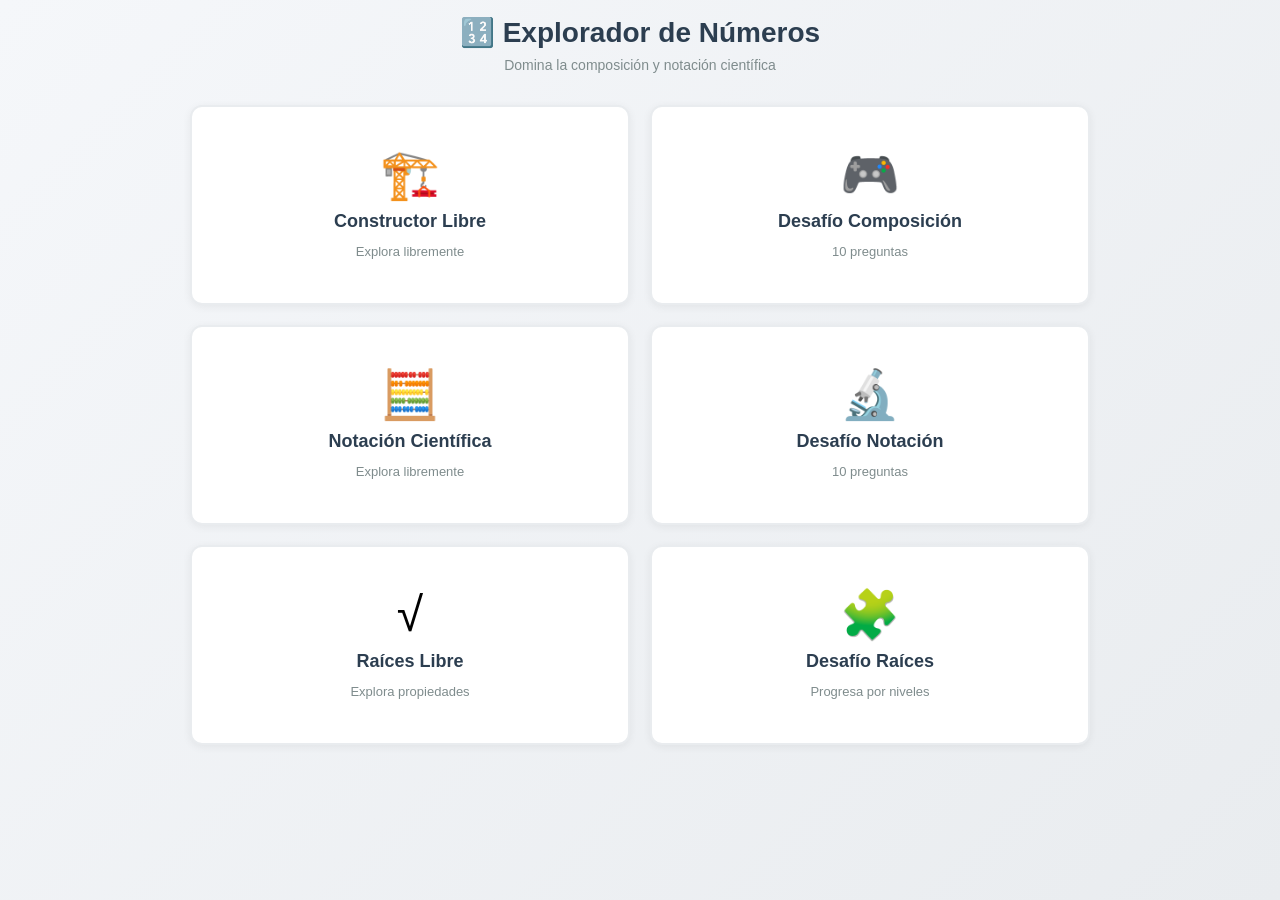
==== index.html @ 0498eb2d "Improve mathematical expression rendering" ====
<!DOCTYPE html>
<html lang="es">
<head>
    <meta charset="UTF-8">
    <meta name="viewport" content="width=device-width, initial-scale=1.0">
    <title>Constructor de Números - Aprender a Componer</title>
    <link rel="stylesheet" href="./css/style.css">
</head>
<body>
    <div class="container">
        <header>
            <h1>🔢 Explorador de Números</h1>
            <p class="subtitle">Domina la composición y notación científica</p>
        </header>

        <!-- MENÚ PRINCIPAL -->
        <div id="mainMenu" class="main-menu active">
            <div class="menu-grid">
                <button class="menu-card" onclick="enterMode('compositionFree')">
                    <div class="menu-icon">🏗️</div>
                    <div class="menu-title">Constructor Libre</div>
                    <div class="menu-description">Explora libremente</div>
                </button>

                <button class="menu-card" onclick="enterMode('compositionGame')">
                    <div class="menu-icon">🎮</div>
                    <div class="menu-title">Desafío Composición</div>
                    <div class="menu-description">10 preguntas</div>
                </button>

                <button class="menu-card" onclick="enterMode('notationFree')">
                    <div class="menu-icon">🧮</div>
                    <div class="menu-title">Notación Científica</div>
                    <div class="menu-description">Explora libremente</div>
                </button>

                <button class="menu-card" onclick="enterMode('notationGame')">
                    <div class="menu-icon">🔬</div>
                    <div class="menu-title">Desafío Notación</div>
                    <div class="menu-description">10 preguntas</div>
                </button>

                <button class="menu-card" onclick="enterMode('rootsFree')">
                    <div class="menu-icon">√</div>
                    <div class="menu-title">Raíces Libre</div>
                    <div class="menu-description">Explora propiedades</div>
                </button>

                <button class="menu-card" onclick="enterMode('rootsGame')">
                    <div class="menu-icon">🧩</div>
                    <div class="menu-title">Desafío Raíces</div>
                    <div class="menu-description">Progresa por niveles</div>
                </button>
            </div>
        </div>

        <!-- MODO COMPOSICIÓN: Construir Libremente -->
        <div id="modoFree" class="mode-content">
        <!-- Selector de dinero -->
        <div class="section">
            <div class="section-title">📝 Elige cuántos billetes/monedas tienes</div>
            <div class="money-grid" id="moneyGrid"></div>
        </div>

        <!-- Visualización de columnas -->
        <div class="section columns-section" id="columnsSection">
            <div class="section-title">📊 Tu dinero apilado por columnas</div>
            <div class="columns-grid" id="columnsGrid"></div>
        </div>

        <!-- Total -->
        <div class="section">
            <div class="total-display" id="totalDisplay">
                <div class="total-label">Total de dinero</div>
                <div class="total-amount" id="totalAmount">$0</div>
                <div class="digit-breakdown" id="digitBreakdown"></div>
                <div class="zero-info" id="zeroInfo" style="display: none;">
                    <strong>ℹ️ Números en naranja = CEROS</strong>
                    Los lugares donde no hay dinero, ¡pero el lugar debe estar escrito!
                </div>
            </div>
        </div>

        <!-- Expresión matemática -->
        <div class="section expression-section" id="expressionSection">
            <div class="section-title">🔢 La expresión matemática</div>
            <div class="expression-box" id="expressionBox"></div>
        </div>

        <!-- Ejemplos -->
        <div class="section">
            <div class="section-title">⚡ Ejemplos rápidos</div>
            <div class="examples">
                <button class="example-btn" onclick="loadExample({1000000: 6, 100000: 8, 10000: 3, 1000: 8, 100: 0, 10: 1, 1: 2})">
                    Cargar: 6.838.012
                </button>
                <button class="example-btn" onclick="loadExample({1000000: 5, 100000: 0, 10000: 2, 1000: 0, 100: 7, 10: 0, 1: 3})">
                    Cargar: 5.020.703
                </button>
                <button class="example-btn" onclick="loadExample({1000000: 3, 100000: 4, 10000: 0, 1000: 5, 100: 0, 10: 0, 1: 8})">
                    Cargar: 3.405.008
                </button>
                <button class="example-btn clear-btn" onclick="resetAll()">
                    Limpiar todo
                </button>
            </div>
        </div>
        <div class="back-menu-btn-wrapper">
            <button class="back-btn" onclick="backToMenu()">← Volver al menú</button>
        </div>
        </div>

        <!-- MODO COMPOSICIÓN: Juego de Desafío -->
        <div id="compositionGameMode" class="mode-content">
            <!-- Pantalla de inicio del juego -->
            <div id="gameStart" class="game-panel">
                <div class="game-title">🎮 ¡Desafío de Números!</div>
                <p class="game-subtitle">Demuestra que sabes componer números correctamente</p>
                <div class="game-info">
                    <p>📋 <strong>10 preguntas</strong></p>
                    <p>🎯 Se presentará un número random</p>
                    <p>💰 Debes seleccionar la cantidad correcta de billetes/monedas</p>
                    <p>⚠️ Hay preguntas especiales sobre <strong>ceros</strong> (posiciones vacías)</p>
                </div>
                <button class="game-start-btn" onclick="startGame()">¡Empezar el desafío!</button>
            </div>

            <!-- Pantalla de juego -->
            <div id="gamePlay" class="game-panel" style="display:none;">
                <div class="game-header">
                    <div class="game-progress-panel">
                        <div class="game-progress">Pregunta <span id="questionNum">1</span> de 10</div>
                        <div class="progress-track" aria-label="Progreso del reto">
                            <div id="gameProgressFill" class="progress-fill"></div>
                        </div>
                    </div>
                    <div class="game-score-panel">
                        <div class="game-score">Puntuación: <span id="gameScoreDisplay">0</span>/10</div>
                        <div class="game-stats">
                            <span id="gameComboBadge" class="stat-pill">Combo x1</span>
                            <span id="gameStreakBadge" class="stat-pill">Racha 0</span>
                            <span id="gameLevelBadge" class="stat-pill level-pill">Nivel 1</span>
                        </div>
                    </div>
                </div>

                <div class="game-question-box">
                    <div class="game-prompt">Compón este número:</div>
                    <div class="game-number" id="gameNumber">0</div>
                    <div id="gameHint" class="game-hint" style="display:none;"></div>
                </div>

                <div class="game-money-grid" id="gameMoney"></div>
                <div class="composition-options" id="compositionOptions" style="display:none;"></div>

                <div class="game-actions">
                    <button class="game-btn cancel-btn" onclick="cancelGame()">Cancelar juego</button>
                    <button class="game-btn submit-btn" id="submitBtn" onclick="checkAnswer()">Verificar respuesta</button>
                </div>
            </div>

            <!-- Pantalla de resultado final -->
            <div id="gameEnd" class="game-panel" style="display:none;">
                <div class="game-title">¡Juego Finalizado!</div>
                <div class="final-score">
                    <div class="score-big" id="finalScore">0</div>
                    <div class="score-text">de 10 preguntas correctas</div>
                </div>
                <div id="finalMessage" class="final-message"></div>
                <div class="game-actions">
                    <button class="game-btn" onclick="backToMenu()">← Volver al menú</button>
                    <button class="game-btn" onclick="startGame()">Jugar de nuevo</button>
                </div>
            </div>
        </div>

        <!-- MODO NOTACIÓN: Exploración Libre -->
        <div id="notationFreeMode" class="mode-content">
            <div class="section">
                <div class="section-title">🧮 Notación Científica Libre</div>
                
                <div class="notation-input-section">
                    <div class="input-group">
                        <label for="numberInput">Ingresa un número:</label>
                        <input type="text" id="numberInput" placeholder="ej: 470000000 o 0.0000000065" class="notation-input">
                        <button class="btn-primary" onclick="processNotationNumber()">Convertir</button>
                    </div>
                    <div class="input-divider">O</div>
                    <button class="btn-secondary" onclick="randomNotationNumber()">📊 Número Aleatorio</button>
                </div>

                <div id="notationResult" class="notation-result" style="display:none;">
                    <div class="notation-step">
                        <div class="step-label">📍 Paso 1: Número original</div>
                        <div class="step-value" id="notationStep1"></div>
                    </div>

                    <div class="notation-step">
                        <div class="step-label">📍 Paso 2: Mover la coma</div>
                        <div class="step-value" id="notationStep2"></div>
                        <div class="step-info" id="notationSpaces"></div>
                    </div>

                    <div class="notation-step result-box">
                        <div class="step-label">✨ Resultado: Notación Científica</div>
                        <div class="notation-formula" id="notationFormula"></div>
                    </div>
                </div>

                <div id="notationExamples" class="notation-examples">
                    <div class="section-title">⚡ Ejemplos rápidos</div>
                    <div class="examples-flex">
                        <button class="notation-example-btn" onclick="loadNotationExample(470000000)">
                            470,000,000<br><span class="small-text">= 4.7 × 10⁸</span>
                        </button>
                        <button class="notation-example-btn" onclick="loadNotationExample(0.0000000065)">
                            0.0000000065<br><span class="small-text">= 6.5 × 10⁻⁹</span>
                        </button>
                        <button class="notation-example-btn" onclick="loadNotationExample(5980000000000000000000000)">
                            Masa Tierra<br><span class="small-text">= 5.98 × 10²⁴ kg</span>
                        </button>
                        <button class="notation-example-btn" onclick="loadNotationExample(0.00008)">
                            Altura pulga<br><span class="small-text">= 8 × 10⁻⁵ m</span>
                        </button>
                    </div>
                </div>
            </div>

            <div class="back-menu-btn-wrapper">
                <button class="back-btn" onclick="backToMenu()">← Volver al menú</button>
            </div>
        </div>

        <!-- MODO NOTACIÓN: Desafío -->
        <div id="notationGameMode" class="mode-content">
            <!-- Pantalla de inicio del desafío de notación -->
            <div id="notationGameStart" class="game-panel">
                <div class="game-title">🔬 ¡Desafío Notación Científica!</div>
                <p class="game-subtitle">Convierte números a notación científica o al revés</p>
                <div class="game-info">
                    <p>📋 <strong>10 preguntas</strong></p>
                    <p>🔢 Números grandes y pequeños</p>
                    <p>🔄 Dos tipos: convertir número O escribir resultado</p>
                    <p>⚡ Demuestra lo que aprendiste</p>
                </div>
                <button class="game-start-btn" onclick="startNotationGame()">¡Empezar el desafío!</button>
            </div>

            <!-- Pantalla de juego de notación -->
            <div id="notationGamePlay" class="game-panel" style="display:none;">
                <div class="game-header">
                    <div class="game-progress-panel">
                        <div class="game-progress">Pregunta <span id="notationQuestionNum">1</span> de 10</div>
                        <div class="progress-track" aria-label="Progreso del reto de notación">
                            <div id="notationProgressFill" class="progress-fill"></div>
                        </div>
                    </div>
                    <div class="game-score-panel">
                        <div class="game-score">Puntuación: <span id="notationScoreDisplay">0</span>/10</div>
                        <div class="game-stats">
                            <span id="notationComboBadge" class="stat-pill">Combo x1</span>
                            <span id="notationStreakBadge" class="stat-pill">Racha 0</span>
                            <span id="notationLevelBadge" class="stat-pill level-pill">Nivel 1</span>
                        </div>
                    </div>
                </div>

                <div class="game-question-box">
                    <div class="game-prompt" id="notationPrompt"></div>
                    <div class="game-number" id="notationNumber">0</div>
                </div>

                <div id="notationInputArea" class="notation-input-area"></div>

                <div class="game-actions">
                    <button class="game-btn cancel-btn" onclick="cancelNotationGame()">Cancelar juego</button>
                    <button class="game-btn submit-btn" id="notationSubmitBtn" onclick="checkNotationAnswer()">Verificar respuesta</button>
                </div>
            </div>

            <!-- Pantalla de resultado final de notación -->
            <div id="notationGameEnd" class="game-panel" style="display:none;">
                <div class="game-title">¡Juego Finalizado!</div>
                <div class="final-score">
                    <div class="score-big" id="notationFinalScore">0</div>
                    <div class="score-text">de 10 preguntas correctas</div>
                </div>
                <div id="notationFinalMessage" class="final-message"></div>
                <div class="game-actions">
                    <button class="game-btn" onclick="backToMenu()">← Volver al menú</button>
                    <button class="game-btn" onclick="startNotationGame()">Jugar de nuevo</button>
                </div>
            </div>
        </div>

        <!-- MODO RAÍCES: Exploración libre -->
        <div id="rootsFreeMode" class="mode-content">
            <div class="section">
                <div class="section-title">√ Explorador de raíces</div>
                <div class="notation-input-section">
                    <div class="input-group">
                        <label for="rootIndexInput">Índice de la raíz:</label>
                        <input type="number" id="rootIndexInput" class="notation-input" min="2" value="2">
                        <label for="rootRadicandInput">Radicando:</label>
                        <input type="number" id="rootRadicandInput" class="notation-input" value="25">
                        <button class="btn-primary" onclick="processRootFree()">Calcular raíz</button>
                    </div>
                </div>
                <div id="rootFreeResult" class="notation-result root-result">
                    Escribe un índice y un radicando para comenzar.
                </div>
            </div>
            <div class="section">
                <div class="section-title">Conceptos clave</div>
                <div class="root-definition-grid">
                    <div class="notation-step"><div class="step-label">Raíz real</div><div class="step-info">La raíz n-ésima de a es el número que elevado a n produce a.</div></div>
                    <div class="notation-step"><div class="step-label">Existencia</div><div class="step-info">Con índice par, el radicando negativo no produce una raíz real.</div></div>
                    <div class="notation-step"><div class="step-label">Simplificación</div><div class="step-info">Extrae factores que sean potencias perfectas.</div></div>
                    <div class="notation-step"><div class="step-label">Racionalización</div><div class="step-info">Elimina raíces del denominador de una fracción.</div></div>
                </div>
            </div>
            <div class="back-menu-btn-wrapper"><button class="back-btn" onclick="backToMenu()">← Volver al menú</button></div>
        </div>

        <!-- MODO RAÍCES: Desafío -->
        <div id="rootsGameMode" class="mode-content">
            <div id="rootsGameStart" class="game-panel">
                <div class="game-title">√ Desafío de raíces</div>
                <p class="game-subtitle">Practica definiciones, propiedades, simplificación y racionalización.</p>
                <div class="game-info"><p>📋 <strong>10 preguntas</strong></p><p>📈 El nivel sube con tu progreso</p><p>🧠 Cada respuesta incluye una explicación</p></div>
                <button class="game-start-btn" onclick="startRootsGame()">¡Empezar el desafío!</button>
            </div>
            <div id="rootsGamePlay" class="game-panel" style="display:none;">
                <div class="game-header">
                    <div class="game-progress-panel"><div class="game-progress">Pregunta <span id="rootsQuestionNum">1</span> de 10</div><div class="progress-track"><div id="rootsProgressFill" class="progress-fill"></div></div></div>
                    <div class="game-score-panel"><div class="game-score">Puntuación: <span id="rootsScoreDisplay">0</span>/10</div><div class="game-stats"><span id="rootsComboBadge" class="stat-pill">Combo x1</span><span id="rootsStreakBadge" class="stat-pill">Racha 0</span><span id="rootsLevelBadge" class="stat-pill level-pill">Nivel 1</span></div></div>
                </div>
                <div class="game-question-box"><div class="game-prompt" id="rootsPrompt"></div></div>
                <div class="composition-options" id="rootsOptions"></div>
                <div class="game-actions"><button class="game-btn cancel-btn" onclick="cancelRootsGame()">Cancelar juego</button><button class="game-btn submit-btn" onclick="checkRootsAnswer()">Verificar respuesta</button></div>
            </div>
            <div id="rootsGameEnd" class="game-panel" style="display:none;">
                <div class="game-title">¡Desafío terminado!</div><div class="final-score"><div class="score-big" id="rootsFinalScore">0</div><div class="score-text">de 10 preguntas correctas</div></div><div id="rootsFinalMessage" class="final-message"></div>
                <div class="game-actions"><button class="game-btn" onclick="backToMenu()">← Volver al menú</button><button class="game-btn" onclick="startRootsGame()">Jugar de nuevo</button></div>
            </div>
        </div>

        <!-- Modal de retroalimentación -->
        <div id="feedbackModal" class="feedback-modal" style="display:none;">
            <div class="feedback-content">
                <div class="feedback-icon" id="feedbackIcon"></div>
                <div class="feedback-title" id="feedbackTitle"></div>
                <div class="feedback-message" id="feedbackMessage"></div>
                <div id="feedbackExpression" class="feedback-expression" style="display:none;"></div>
                <button class="feedback-btn" onclick="closeFeedback()">Continuar</button>
            </div>
        </div>

        <div id="confettiLayer" class="confetti-layer" aria-hidden="true"></div>
        <div id="comboBurst" class="combo-burst" aria-live="polite"></div>

        <!-- Modal de confirmación -->
        <div id="confirmModal" class="feedback-modal" style="display:none;">
            <div class="feedback-content">
                <div class="feedback-title" id="confirmTitle">¿Estás seguro?</div>
                <div class="feedback-message" id="confirmMessage">¿Quieres abandonar el desafío?</div>
                <div class="confirm-actions">
                    <button class="confirm-btn cancel" onclick="closeConfirm()">Continuar jugando</button>
                    <button class="confirm-btn accept" onclick="confirmCancel()">Volver al menú</button>
                </div>
            </div>
        </div>
    </div>

    <script src="./js/config.js"></script>
    <script src="./js/storage.js"></script>
    <script src="./js/composition-core.js"></script>
    <script src="./js/math-display.js"></script>
    <script src="./js/notation-core.js"></script>
    <script src="./js/challenge-ui.js"></script>
    <script src="./js/roots-core.js"></script>
    <script src="./js/script.js"></script>
    <script src="./js/roots.js"></script>
</body>
</html>
---- css/style.css ----
/* Extracted styles from original file */
* {
    margin: 0;
    padding: 0;
    box-sizing: border-box;
}

:root {
    --stack-height: 140px;
}

body {
    font-family: -apple-system, BlinkMacSystemFont, 'Segoe UI', Roboto, 'Helvetica Neue', sans-serif;
    background: linear-gradient(135deg, #f5f7fa 0%, #e9ecef 100%);
    min-height: 100vh;
    padding: 1rem;
}

.container { max-width: 900px; margin: 0 auto; }

header { text-align: center; margin-bottom: 2rem; }

h1 { font-size: 28px; color: #2c3e50; margin-bottom: 0.5rem; }
.subtitle { font-size: 14px; color: #7f8c8d; }

/* ====== MENÚ PRINCIPAL ====== */
.main-menu {
    display: none;
}

.main-menu.active {
    display: block;
}

.menu-grid {
    display: grid;
    grid-template-columns: repeat(2, 1fr);
    gap: 20px;
    margin-bottom: 2rem;
}

.menu-card {
    background: white;
    border: 2px solid #e9ecef;
    border-radius: 12px;
    padding: 2rem;
    cursor: pointer;
    transition: all 0.3s ease;
    text-align: center;
    display: flex;
    flex-direction: column;
    align-items: center;
    gap: 12px;
    min-height: 200px;
    justify-content: center;
    box-shadow: 0 2px 8px rgba(0,0,0,0.06);
}

.menu-card:hover {
    border-color: #667eea;
    box-shadow: 0 8px 20px rgba(102, 126, 234, 0.15);
    transform: translateY(-4px);
}

.menu-card:active {
    transform: translateY(-2px);
}

.menu-icon {
    font-size: 48px;
    line-height: 1;
}

.menu-title {
    font-size: 18px;
    font-weight: 700;
    color: #2c3e50;
}

.menu-description {
    font-size: 13px;
    color: #7f8c8d;
    font-weight: 500;
}

/* ====== MODO CONTENT ====== */
.mode-content {
    display: none;
}

.mode-content.active {
    display: block;
}

/* ====== PLACEHOLDER ====== */
.placeholder-section {
    background: white;
    border-radius: 12px;
    padding: 3rem 2rem;
    text-align: center;
    box-shadow: 0 2px 8px rgba(0,0,0,0.08);
    margin-bottom: 2rem;
}

.placeholder-icon {
    font-size: 72px;
    margin-bottom: 1rem;
}

.placeholder-title {
    font-size: 24px;
    font-weight: 700;
    color: #2c3e50;
    margin-bottom: 1rem;
}

.placeholder-section p {
    font-size: 18px;
    color: #7f8c8d;
    margin-bottom: 2rem;
    font-weight: 500;
}

.back-btn {
    background: #e9ecef;
    color: #2c3e50;
    border: none;
    padding: 12px 24px;
    font-size: 15px;
    font-weight: 600;
    border-radius: 8px;
    cursor: pointer;
    transition: all 0.3s ease;
}

.back-btn:hover {
    background: #667eea;
    color: white;
}

.back-btn:active {
    transform: translateY(2px);
}

.back-menu-btn-wrapper {
    text-align: center;
    margin-top: 1rem;
    margin-bottom: 1rem;
}

.section {
    background: white;
    border-radius: 12px;
    padding: 2rem;
    margin-bottom: 1.5rem;
    box-shadow: 0 2px 8px rgba(0,0,0,0.08);
}

.section-title { 
    font-size: 18px; 
    font-weight: 700; 
    color: #2c3e50; 
    margin-bottom: 1.5rem; 
    display:flex; 
    align-items:center; 
    gap:8px;
}

/* ensure each money item keeps enough space so buttons don't overlap */
.money-grid { display: grid; grid-template-columns: repeat(auto-fit, minmax(140px, 1fr)); gap:20px; row-gap:20px; }
.money-item { display:flex; flex-direction:column; align-items:center; gap:10px; min-width:120px; padding:12px 8px; background: #f8f9fa; border-radius: 10px; }
.money-value-label { margin-bottom: 4px; }
.money-controls { margin-top: 4px; }
.money-value-label { font-size:13px; color:#7f8c8d; text-align:center; font-weight:600; }

/* controls: buttons - counter - button; keep generous max-width to avoid overlap */
.money-controls { display: flex; flex-direction: row; align-items: center; justify-content: space-between; gap: 8px; width: 100%; max-width: 220px; }
.money-controls .control-btn { flex: 0 0 40px; }
.money-controls .count-display { flex: 1 1 auto; width: auto; }

button.control-btn { width: 38px; height: 38px; border: 1px solid #ddd; background: white; border-radius: 8px; font-size: 16px; cursor: pointer; transition: all 0.14s ease; font-weight: 600; touch-action: manipulation; }

button.control-btn:hover { background: #f7f7f8; border-color: #d1d1d1; }

button.control-btn:active { transform: translateY(1px); }

button.add-btn { background: linear-gradient(135deg, #667eea 0%, #764ba2 100%); color: white; border: none; box-shadow: 0 6px 14px rgba(102,126,234,0.12); }

button.add-btn:hover { opacity: 0.98; transform: translateY(-1px); }

.count-display { width: 44px; text-align: center; font-size: 16px; font-weight: 600; color: #667eea; min-width: 0; max-width: 56px; overflow: hidden; text-overflow: ellipsis; }

.columns-section { display:none; }
.columns-section.active { display:block; }
.columns-grid { display:grid; grid-template-columns: repeat(8, minmax(0, 1fr)); gap:10px; margin-bottom:1.5rem; }
.column { display:flex; flex-direction:column; align-items:center; }
.stack { width:100%; height:var(--stack-height); max-height:var(--stack-height); min-height:var(--stack-height); border:2px solid #e9ecef; border-radius:10px; display:flex; flex-direction:column-reverse; padding:8px; gap:3px; background: linear-gradient(135deg, #fafafa 0%, #f0f0f0 100%); margin-bottom:8px; overflow-y:auto; position:relative; box-shadow: inset 0 1px 3px rgba(0,0,0,0.05); }
.stack::-webkit-scrollbar { width:8px; }
.stack::-webkit-scrollbar-thumb { background: rgba(102,126,234,0.2); border-radius:8px; }
.coin { flex-shrink:0; height:22px; width:calc(100% - 14px); border-radius:6px; opacity:0.95; animation: drop 420ms cubic-bezier(.2,.8,.2,1); margin: 0 auto 3px; box-shadow: 0 2px 6px rgba(0,0,0,0.12); }

/* Badge that shows how many extra coins are hidden */
.coin-overflow {
    position: absolute;
    right: 8px;
    top: 8px;
    background: rgba(255,255,255,0.92);
    color: #2c3e50;
    font-weight: 800;
    padding: 6px 8px;
    border-radius: 14px;
    font-size: 13px;
    box-shadow: 0 6px 18px rgba(102,126,234,0.08);
    z-index: 3;
    pointer-events: none;
}

@keyframes drop { 0% { transform: translateY(-24px) scaleY(0.95); opacity:0; } 60% { transform: translateY(6px) scaleY(1.02); opacity:1; } 100% { transform: translateY(0) scaleY(1); opacity:0.95; } }

@keyframes pulse { 0% { transform: scale(1); color: #2c3e50; } 50% { transform: scale(1.2); color: #ff6b6b; } 100% { transform: scale(1); color: #2c3e50; } }
.column-count.pulse { animation: pulse 520ms ease; }

.column-label { font-size:11px; color:#7f8c8d; text-align:center; font-weight:600; height:34px; display:flex; align-items:center; justify-content:center; margin-top:4px; }
.column-count { font-size:14px; color:#2c3e50; font-weight:800; margin-bottom:4px; text-align:center; }

.column.highlight .stack { box-shadow: 0 8px 18px rgba(102,126,234,0.12), inset 0 0 0 3px rgba(102,126,234,0.06); transition: box-shadow 360ms ease; }
button.control-btn[disabled] { opacity:0.55; transform:none; pointer-events:none; }

.total-display { background: linear-gradient(135deg, #667eea 0%, #764ba2 100%); color:white; padding:2.5rem; border-radius:14px; text-align:center; margin-bottom:1.5rem; box-shadow: 0 8px 16px rgba(102, 126, 234, 0.2); }
.total-label { font-size:14px; opacity:0.95; margin-bottom:0.8rem; font-weight: 600; }
.total-amount { font-size: clamp(32px, 8vw, 48px); font-weight:800; font-family:'Courier New', monospace; margin-bottom:1.2rem; letter-spacing:2px; white-space: nowrap; overflow: hidden; text-overflow: ellipsis; }
.digit-breakdown { display:flex; justify-content:center; gap:6px; font-size:28px; font-weight:700; font-family:'Courier New', monospace; letter-spacing:1px; flex-wrap: wrap; }
.digit { width:48px; height:58px; display:flex; align-items:center; justify-content:center; background:rgba(255,255,255,0.2); border-radius:8px; }
.digit.zero { background: rgba(255,165,0,0.35); font-weight:800; color:#ffc107; }
.zero-info { margin-top:1rem; padding:12px; background:rgba(255,255,255,0.25); border-left:4px solid rgba(255,255,255,0.9); border-radius:6px; font-size:13px; text-align:left; font-weight: 500; }
.zero-info strong { display:block; margin-bottom:4px; }

.examples { display:grid; grid-template-columns: repeat(auto-fit, minmax(140px,1fr)); gap:12px; }
.example-btn { 
    padding:14px 16px; 
    min-height:48px; 
    border:2px solid #e9ecef; 
    background:white; 
    border-radius:10px; 
    font-size:14px; 
    cursor:pointer; 
    font-weight:600; 
    transition: all 0.3s; 
    color:#2c3e50; 
    touch-action:manipulation; 
    display:flex; 
    align-items:center; 
    justify-content:center;
}
.example-btn:hover { 
    background:linear-gradient(135deg, #667eea 0%, #764ba2 100%);
    color: white;
    border-color: transparent;
    box-shadow: 0 4px 12px rgba(102, 126, 234, 0.2);
    transform: translateY(-2px);
}
.clear-btn { background:#e74c3c; color:white; border:none; }
.clear-btn:hover { background:#c0392b; }

/* Color coding for different denominations */
.color-teal { background: #159a9c; }
.color-green { background: #5DCAA5; }
.color-blue { background: #378ADD; }
.color-coral { background: #D85A30; }
.color-purple { background: #7F77DD; }
.color-amber { background: #BA7517; }
.color-red { background: #E24B4A; }
.color-lime { background: #639922; }

/* Expression styles */
.expression-section { background: white; border:none; border-radius:12px; padding:2rem; margin-bottom:1.5rem; display:none; box-shadow: 0 2px 8px rgba(0,0,0,0.08); }
.expression-section.active { display:block; }
.expression-box { background: linear-gradient(135deg, #f8f9fa 0%, #e9ecef 100%); border:none; border-radius:10px; padding:1.5rem; font-family:'Courier New', monospace; font-size:16px; line-height:2; color:#2c3e50; word-break:break-word; }
.expression-form { margin-bottom: 1.5rem; }
.expression-form:last-child { margin-bottom: 0; }
.form-label { font-size: 13px; font-weight: 700; color: #667eea; margin-bottom: 0.5rem; display: block; }
.expression-term { display:inline; padding:4px 6px; border-radius:6px; margin:0 2px; font-weight: 600; }
.term-teal { background: rgba(21,154,156,0.18); color:#0b6769; }
.term-green { background: rgba(93,202,165,0.2); color:#0d8659; }
    .columns-grid { display: grid; grid-template-columns: repeat(8, 1fr); gap:4px; margin-bottom:12px; }
.term-blue { background: rgba(55,138,221,0.2); color:#003d99; }
.term-coral { background: rgba(216,90,48,0.2); color:#993c1d; }
.term-purple { background: rgba(127,119,221,0.2); color:#3c3489; }
.term-amber { background: rgba(186,117,23,0.2); color:#633806; }
.term-red { background: rgba(226,75,74,0.2); color:#791f1f; }
.term-lime { background: rgba(99,153,34,0.2); color:#27500a; }
.equals { font-weight:700; margin:0 8px; color:#667eea; }
.result { font-weight:800; color:white; background: linear-gradient(135deg, #667eea 0%, #764ba2 100%); padding:4px 10px; border-radius:6px; }

@media (max-width: 768px) {
    .money-grid { grid-template-columns: repeat(auto-fit, minmax(110px,1fr)); gap:12px; }
    .money-controls { gap:6px; max-width: 190px; }
    button.control-btn { width:36px; height:36px; font-size:15px; }
    .count-display { width:40px; font-size:15px; }
    .stack { height: var(--stack-height); max-height: var(--stack-height); min-height: var(--stack-height); }
    
    .menu-grid {
        grid-template-columns: repeat(2, 1fr);
        gap: 15px;
    }

    .menu-card {
        padding: 1.5rem;
        min-height: 160px;
        gap: 10px;
    }

    .menu-icon {
        font-size: 40px;
    }

    .menu-title {
        font-size: 16px;
    }

    .menu-description {
        font-size: 12px;
    }
}

@media (max-width: 480px) {
    :root { --stack-height: 80px; }
    body { padding:0.5rem; }
    .section { padding: 1.5rem; }
    .section-title { font-size: 16px; margin-bottom: 1rem; }
    /* Money grid: adaptable con auto-fit, baja a más filas sin solapar */
    .money-grid { 
        display: grid;
        grid-template-columns: repeat(auto-fit, minmax(95px, 1fr));
        gap: 8px;
    }
    .money-item { 
        display: flex;
        flex-direction: column;
        align-items: center;
        gap: 8px;
        min-width: 0;
        padding: 8px 4px;
    }
    .money-value-label {
        font-size: 10px;
        margin-bottom: 2px;
    }
    .money-controls { gap:5px; max-width: 90px; width: 100%; }
    button.control-btn { width:30px; height:30px; min-width:30px; min-height:30px; font-size:13px; }
    .count-display { width:34px; font-size:12px; }
    /* show all 7 columns in-grid on small screens without horizontal scroll */
    .columns-grid { display: grid; grid-template-columns: repeat(7, 1fr); gap:5px; margin-bottom:12px; }
    .columns-grid .column { min-width: 0; }
    .column-label { font-size:10px; }
    .column-count { font-size:12px; }
    .coin { height:18px; width:calc(100% - 10px); border-radius:6px; margin-bottom:2px; }
    .digit { width:28px; height:36px; font-size:14px; }
    .stack { max-height:80px; min-height:48px; }
    .example-btn { font-size: 12px; padding: 10px 12px; min-height: 40px; }

    .menu-grid {
        grid-template-columns: 1fr;
        gap: 12px;
    }

    .menu-card {
        padding: 1.5rem 1rem;
        min-height: 140px;
    }

    .menu-icon {
        font-size: 36px;
    }

    .menu-title {
        font-size: 15px;
    }

    .placeholder-section {
        padding: 2rem 1rem;
    }

    .placeholder-icon {
        font-size: 56px;
    }

    .placeholder-title {
        font-size: 20px;
    }
}

/* ====== MODO SELECTOR Y JUEGO ====== */
.mode-selector {
    display: flex;
    gap: 12px;
    margin-bottom: 2rem;
    flex-wrap: wrap;
    justify-content: center;
}

.mode-btn {
    padding: 12px 24px;
    font-size: 16px;
    font-weight: 600;
    border: 2px solid #ddd;
    background: white;
    border-radius: 10px;
    cursor: pointer;
    transition: all 0.3s ease;
    color: #2c3e50;
}

.mode-btn:hover {
    border-color: #667eea;
    background: #f8f9ff;
}

.mode-btn.active {
    background: linear-gradient(135deg, #667eea 0%, #764ba2 100%);
    color: white;
    border-color: transparent;
    box-shadow: 0 6px 14px rgba(102, 126, 234, 0.3);
}

.mode-content {
    display: none;
}

.mode-content.active {
    display: block;
}

/* ====== ESTILOS DEL JUEGO ====== */
.game-panel {
    background: white;
    border-radius: 12px;
    padding: 1.5rem;
    box-shadow: 0 2px 8px rgba(0, 0, 0, 0.08);
}

.game-title {
    font-size: 32px;
    font-weight: 700;
    color: #2c3e50;
    text-align: center;
    margin-bottom: 1rem;
}

.game-subtitle {
    font-size: 16px;
    color: #7f8c8d;
    text-align: center;
    margin-bottom: 1.5rem;
}

.game-info {
    background: #f8f9fa;
    border-left: 4px solid #667eea;
    padding: 1.5rem;
    border-radius: 8px;
    margin-bottom: 2rem;
}

.game-info p {
    font-size: 15px;
    color: #2c3e50;
    margin-bottom: 0.8rem;
    line-height: 1.5;
}

.game-start-btn {
    display: block;
    width: 100%;
    max-width: 400px;
    margin: 0 auto;
    padding: 16px 32px;
    font-size: 18px;
    font-weight: 700;
    background: linear-gradient(135deg, #667eea 0%, #764ba2 100%);
    color: white;
    border: none;
    border-radius: 10px;
    cursor: pointer;
    transition: all 0.3s ease;
    box-shadow: 0 6px 14px rgba(102, 126, 234, 0.2);
}

.game-start-btn:hover {
    transform: translateY(-2px);
    box-shadow: 0 8px 18px rgba(102, 126, 234, 0.3);
}

.game-start-btn:active {
    transform: translateY(0);
}

.game-header {
    display: flex;
    justify-content: space-between;
    align-items: center;
    gap: 1rem;
    margin-bottom: 2rem;
    padding-bottom: 1rem;
    border-bottom: 2px solid #e9ecef;
}

.game-progress-panel {
    flex: 1;
    min-width: 0;
}

.game-progress {
    font-size: 16px;
    font-weight: 600;
    color: #667eea;
    margin-bottom: 0.6rem;
}

.progress-track {
    width: 100%;
    height: 12px;
    background: #edf2ff;
    border-radius: 999px;
    overflow: hidden;
    box-shadow: inset 0 0 0 1px rgba(102, 126, 234, 0.12);
}

.progress-fill {
    width: 0%;
    height: 100%;
    border-radius: inherit;
    background: linear-gradient(90deg, #667eea 0%, #4ecdc4 100%);
    transition: width 0.35s ease;
}

.game-score-panel {
    display: flex;
    flex-direction: column;
    align-items: flex-end;
    gap: 0.5rem;
}

.game-score {
    font-size: 16px;
    font-weight: 600;
    color: #2c3e50;
}

.game-stats {
    display: flex;
    flex-wrap: wrap;
    justify-content: flex-end;
    gap: 0.45rem;
}

.stat-pill {
    display: inline-flex;
    align-items: center;
    justify-content: center;
    padding: 0.4rem 0.7rem;
    border-radius: 999px;
    font-size: 12px;
    font-weight: 700;
    background: #eef3ff;
    color: #4c5fd8;
    border: 1px solid rgba(76, 95, 216, 0.18);
}

.level-pill {
    background: linear-gradient(135deg, #fff4cc 0%, #ffe29a 100%);
    color: #9c6400;
    border-color: rgba(156, 100, 0, 0.2);
}

.confetti-layer {
    position: fixed;
    inset: 0;
    pointer-events: none;
    overflow: hidden;
    z-index: 1100;
}

.combo-burst {
    position: fixed;
    pointer-events: none;
    left: 50%;
    top: 18%;
    transform: translate(-50%, 0) scale(0.8);
    opacity: 0;
    z-index: 1200;
    padding: 0.7rem 1.05rem;
    border-radius: 999px;
    background: linear-gradient(135deg, #ffb703 0%, #ff7b00 35%, #ff4d6d 100%);
    color: white;
    font-size: 15px;
    font-weight: 900;
    letter-spacing: 0.05em;
    box-shadow: 0 14px 28px rgba(255, 123, 0, 0.38), 0 0 0 3px rgba(255,255,255,0.25);
    white-space: nowrap;
    text-shadow: 0 2px 8px rgba(0,0,0,0.18);
}

.combo-burst.show {
    animation: combo-pop 1.2s ease-out forwards;
}

@keyframes combo-pop {
    0% {
        opacity: 0;
        transform: translate(-50%, 14px) scale(0.72);
    }
    18% {
        opacity: 1;
    }
    55% {
        opacity: 1;
        transform: translate(-50%, -18px) scale(1.12);
    }
    100% {
        opacity: 0;
        transform: translate(-50%, -42px) scale(1.18);
    }
}

.confetti-piece {
    position: absolute;
    top: 50%;
    left: 50%;
    width: 10px;
    height: 16px;
    border-radius: 4px;
    opacity: 0.9;
    animation: confetti-burst 1.2s ease-out forwards;
}

@keyframes confetti-burst {
    0% {
        transform: translate(-50%, -50%) scale(0.5) rotate(0deg);
        opacity: 0;
    }
    12% {
        opacity: 1;
    }
    100% {
        transform: translate(var(--x), var(--y)) scale(1) rotate(var(--r));
        opacity: 0;
    }
}

.game-question-box {
    background: linear-gradient(135deg, #f8f9fa 0%, #e9ecef 100%);
    border-radius: 12px;
    padding: 2rem;
    margin-bottom: 2rem;
    text-align: center;
}

.game-prompt {
    font-size: 16px;
    font-weight: 600;
    color: #7f8c8d;
    margin-bottom: 1rem;
}

.game-number {
    font-size: 48px;
    font-weight: 700;
    color: #667eea;
    font-family: 'Courier New', monospace;
    letter-spacing: 3px;
    word-break: break-word;
    margin-bottom: 1rem;
}

.game-hint {
    font-size: 14px;
    color: #e74c3c;
    font-weight: 600;
    margin-top: 1rem;
}

.game-money-grid {
    display: grid;
    grid-template-columns: repeat(8, minmax(0, 1fr));
    gap: 8px;
    margin-bottom: 1.5rem;
    min-width: 0;
}

.composition-options {
    display: grid;
    gap: 10px;
    margin-bottom: 1.5rem;
}

.composition-option {
    width: 100%;
    padding: 14px 16px;
    border: 2px solid #e2e8f0;
    border-radius: 8px;
    background: #f8fafc;
    color: #2c3e50;
    font: 600 15px/1.5 'Courier New', monospace;
    cursor: pointer;
    text-align: left;
    transition: border-color 0.2s ease, background 0.2s ease, transform 0.2s ease;
}

.composition-option:hover {
    border-color: #667eea;
    background: #f1f4ff;
}

.composition-option.selected {
    border-color: #4c5fd8;
    background: #e9eeff;
    box-shadow: 0 0 0 3px rgba(76, 95, 216, 0.12);
}

.game-money-item {
    display: flex;
    flex-direction: column;
    align-items: center;
    gap: 5px;
    padding: 6px;
    background: #fafafa;
    border-radius: 8px;
    min-width: 0;
    width: 100%;
}

.game-money-label {
    font-size: 10px;
    color: #7f8c8d;
    text-align: center;
    font-weight: 600;
    width: 100%;
    line-height: 1.2;
}

.game-controls {
    display: flex;
    flex-direction: row;
    align-items: center;
    justify-content: center;
    gap: 3px;
    width: 100%;
    max-width: 100%;
}

.game-controls button {
    width: 30px;
    height: 30px;
    border: 1px solid #ddd;
    background: white;
    border-radius: 6px;
    font-size: 13px;
    cursor: pointer;
    font-weight: 600;
    transition: all 0.2s;
    flex-shrink: 0;
}

.game-controls button:hover {
    background: #f0f0f0;
    border-color: #bbb;
}

.game-controls button.add-btn {
    background: linear-gradient(135deg, #667eea 0%, #764ba2 100%);
    color: white;
    border: none;
}

.game-display {
    font-size: 14px;
    font-weight: 700;
    color: #667eea;
    min-width: 28px;
    text-align: center;
    flex-shrink: 0;
}

/* Ajuste específico para tablet/iPad en el desafío de composición */
@media (min-width: 768px) and (max-width: 1024px) {
    .game-panel {
        padding: 1.25rem;
    }

    .game-money-grid {
        grid-template-columns: repeat(8, minmax(0, 1fr));
        gap: 4px;
    }

    .game-money-item {
        padding: 6px 2px;
        gap: 4px;
        border: 1px solid #edf0f2;
    }

    .game-money-label {
        font-size: 8px;
        line-height: 1.2;
        min-height: 19px;
        display: flex;
        align-items: center;
        justify-content: center;
    }

    .game-controls {
        gap: 2px;
    }

    .game-controls button {
        width: 26px;
        height: 26px;
        font-size: 11px;
    }

    .game-display {
        font-size: 12px;
        min-width: 18px;
        line-height: 26px;
    }
}

.game-actions {
    display: flex;
    gap: 12px;
    justify-content: center;
    flex-wrap: wrap;
}

.game-btn {
    padding: 12px 24px;
    font-size: 15px;
    font-weight: 600;
    border: none;
    border-radius: 8px;
    cursor: pointer;
    transition: all 0.3s ease;
    min-width: 140px;
}

.submit-btn {
    background: linear-gradient(135deg, #667eea 0%, #764ba2 100%);
    color: white;
    flex: 1;
    max-width: 300px;
    min-height: 44px;
}

.submit-btn:hover {
    transform: translateY(-2px);
    box-shadow: 0 6px 14px rgba(102, 126, 234, 0.3);
}

.submit-btn:active {
    transform: translateY(0);
}

.cancel-btn {
    background: #e9ecef;
    color: #7f8c8d;
}

.cancel-btn:hover {
    background: #dee2e6;
}

.final-score {
    text-align: center;
    margin: 2rem 0;
    padding: 2rem;
    background: linear-gradient(135deg, #f8f9fa 0%, #e9ecef 100%);
    border-radius: 12px;
}

.score-big {
    font-size: 72px;
    font-weight: 700;
    color: #667eea;
    margin-bottom: 0.5rem;
}

.score-text {
    font-size: 18px;
    color: #2c3e50;
    font-weight: 600;
}

.final-message {
    font-size: 18px;
    color: #2c3e50;
    text-align: center;
    margin: 1.5rem 0;
    line-height: 1.6;
    font-weight: 500;
}

/* Modal de retroalimentación */
.feedback-modal {
    position: fixed;
    top: 0;
    left: 0;
    width: 100%;
    height: 100%;
    background: rgba(0, 0, 0, 0.5);
    display: flex;
    align-items: center;
    justify-content: center;
    z-index: 1000;
    animation: fadeIn 0.3s ease;
}

@keyframes fadeIn {
    from {
        opacity: 0;
    }
    to {
        opacity: 1;
    }
}

.feedback-content {
    background: white;
    border-radius: 16px;
    padding: 2rem;
    max-width: 400px;
    width: 90%;
    text-align: center;
    box-shadow: 0 10px 40px rgba(0, 0, 0, 0.2);
    animation: slideUp 0.4s ease;
}

@keyframes slideUp {
    from {
        transform: translateY(20px);
        opacity: 0;
    }
    to {
        transform: translateY(0);
        opacity: 1;
    }
}

.feedback-icon {
    font-size: 60px;
    margin-bottom: 1rem;
}

.feedback-title {
    font-size: 24px;
    font-weight: 700;
    color: #2c3e50;
    margin-bottom: 0.5rem;
}

.feedback-message {
    font-size: 15px;
    color: #7f8c8d;
    line-height: 1.6;
    margin-bottom: 1.5rem;
    white-space: pre-wrap;
    font-family: 'Courier New', monospace;
    background: #f8f9fa;
    padding: 1rem;
    border-radius: 8px;
    text-align: left;
}

.feedback-expression {
    background: linear-gradient(135deg, #f8f9fa 0%, #e9ecef 100%);
    border-left: 4px solid #667eea;
    padding: 1rem;
    border-radius: 8px;
    margin-bottom: 1.5rem;
    font-family: 'Courier New', monospace;
    font-size: 13px;
    line-height: 1.8;
    color: #2c3e50;
    text-align: left;
}

.expression-form {
    margin-bottom: 1rem;
}

.expression-form:last-child {
    margin-bottom: 0;
}

.form-label {
    font-size: 11px;
    font-weight: 700;
    color: #667eea;
    margin-bottom: 0.4rem;
    display: block;
}

.expression-term {
    display: inline;
    padding: 2px 4px;
    border-radius: 4px;
    margin: 0 1px;
    font-weight: 600;
}

.plus {
    font-weight: 700;
    margin: 0 3px;
    color: #667eea;
}

.equals {
    font-weight: 700;
    margin: 0 4px;
    color: #667eea;
}

.feedback-btn {
    background: linear-gradient(135deg, #667eea 0%, #764ba2 100%);
    color: white;
    border: none;
    padding: 12px 32px;
    font-size: 16px;
    font-weight: 600;
    border-radius: 8px;
    cursor: pointer;
    transition: all 0.3s ease;
    min-width: 150px;
}

.feedback-btn:hover {
    transform: translateY(-2px);
    box-shadow: 0 6px 14px rgba(102, 126, 234, 0.3);
}

.feedback-btn:active {
    transform: translateY(0);
}

.confirm-actions {
    display: flex;
    gap: 12px;
    justify-content: center;
    flex-wrap: wrap;
}

.confirm-btn {
    padding: 12px 24px;
    font-size: 15px;
    font-weight: 600;
    border: none;
    border-radius: 8px;
    cursor: pointer;
    transition: all 0.3s ease;
    min-width: 140px;
}

.confirm-btn.accept {
    background: linear-gradient(135deg, #667eea 0%, #764ba2 100%);
    color: white;
}

.confirm-btn.accept:hover {
    transform: translateY(-2px);
    box-shadow: 0 6px 14px rgba(102, 126, 234, 0.3);
}

.confirm-btn.accept:active {
    transform: translateY(0);
}

.confirm-btn.cancel {
    background: #e9ecef;
    color: #7f8c8d;
}

.confirm-btn.cancel:hover {
    background: #dee2e6;
}

/* ====== NOTACIÓN CIENTÍFICA ====== */
.notation-input-section {
    background: linear-gradient(135deg, #f8f9fa 0%, #e9ecef 100%);
    border-radius: 12px;
    padding: 2rem;
    margin-bottom: 2rem;
}

.input-group {
    display: flex;
    gap: 10px;
    align-items: flex-end;
    margin-bottom: 1.5rem;
}

.input-group label {
    font-size: 14px;
    font-weight: 600;
    color: #2c3e50;
    display: block;
    width: 100%;
}

.notation-input {
    flex: 1;
    padding: 12px;
    font-size: 16px;
    border: 2px solid #ddd;
    border-radius: 8px;
    transition: all 0.3s ease;
    font-family: 'Courier New', monospace;
}

.notation-input:focus {
    outline: none;
    border-color: #667eea;
    box-shadow: 0 0 0 3px rgba(102, 126, 234, 0.1);
}

.btn-primary {
    padding: 12px 24px;
    background: linear-gradient(135deg, #667eea 0%, #764ba2 100%);
    color: white;
    border: none;
    border-radius: 8px;
    font-size: 15px;
    font-weight: 600;
    cursor: pointer;
    transition: all 0.3s ease;
    white-space: nowrap;
}

.btn-primary:hover {
    transform: translateY(-2px);
    box-shadow: 0 6px 14px rgba(102, 126, 234, 0.3);
}

.btn-primary:active {
    transform: translateY(0);
}

.input-divider {
    text-align: center;
    font-weight: 600;
    color: #7f8c8d;
    margin: 1rem 0;
    font-size: 14px;
}

.btn-secondary {
    width: 100%;
    padding: 14px;
    background: white;
    color: #667eea;
    border: 2px solid #667eea;
    border-radius: 8px;
    font-size: 15px;
    font-weight: 600;
    cursor: pointer;
    transition: all 0.3s ease;
}

.btn-secondary:hover {
    background: #667eea;
    color: white;
    transform: translateY(-2px);
}

.btn-secondary:active {
    transform: translateY(0);
}

.notation-result {
    background: white;
    border-radius: 12px;
    padding: 2rem;
    margin-bottom: 2rem;
}

.root-result {
    min-height: 90px;
    line-height: 1.6;
}

.root-result strong {
    color: #2c3e50;
    font-size: 1.15rem;
}

.root-result p {
    margin: 0.6rem 0 0.25rem;
}

.root-error {
    border-color: #ff8a8a;
    background: #fff5f5;
    color: #9b2c2c;
}

.root-definition-grid {
    display: grid;
    grid-template-columns: repeat(2, minmax(0, 1fr));
    gap: 14px;
}

@media (max-width: 640px) {
    .root-definition-grid {
        grid-template-columns: 1fr;
    }
}

.notation-step {
    margin-bottom: 1.5rem;
    padding: 1.5rem;
    background: #f8f9fa;
    border-radius: 10px;
    border-left: 4px solid #667eea;
}

.notation-step.result-box {
    background: linear-gradient(135deg, #667eea 0%, #764ba2 100%);
    color: white;
    border-left-color: white;
}

.step-label {
    font-size: 13px;
    font-weight: 700;
    color: #667eea;
    margin-bottom: 0.8rem;
    display: block;
}

.notation-step.result-box .step-label {
    color: rgba(255, 255, 255, 0.9);
}

.step-value {
    font-size: 20px;
    font-weight: 700;
    font-family: 'Courier New', monospace;
    color: #2c3e50;
    word-break: break-all;
}

.notation-step.result-box .step-value {
    color: white;
}

.step-info {
    font-size: 13px;
    color: #7f8c8d;
    margin-top: 0.8rem;
    font-style: italic;
}

.notation-formula {
    font-size: 24px;
    font-weight: 700;
    font-family: 'Courier New', monospace;
    text-align: center;
    line-height: 1.8;
}

.math-fraction {
    display: inline-flex;
    flex-direction: column;
    vertical-align: middle;
    text-align: center;
    line-height: 1.05;
    margin: 0 0.15em;
    min-width: 1.4em;
}

.math-numerator {
    border-bottom: 1px solid currentColor;
    padding: 0 0.18em 0.12em;
}

.math-denominator {
    padding: 0.12em 0.18em 0;
}

.notation-formula sup,
.step-value sup,
.feedback-expression sup,
.notation-match-item sup,
.notation-match-slot sup,
.composition-option sup {
    font-size: 0.65em;
    line-height: 0;
}

.notation-examples {
    background: white;
    border-radius: 12px;
    padding: 2rem;
    margin-bottom: 2rem;
}

.examples-flex {
    display: grid;
    grid-template-columns: repeat(auto-fit, minmax(140px, 1fr));
    gap: 12px;
}

.notation-example-btn {
    padding: 16px 12px;
    background: white;
    border: 2px solid #e9ecef;
    border-radius: 10px;
    font-size: 14px;
    font-weight: 600;
    color: #2c3e50;
    cursor: pointer;
    transition: all 0.3s ease;
    min-height: 100px;
    display: flex;
    align-items: center;
    justify-content: center;
    text-align: center;
    line-height: 1.4;
}

.notation-example-btn:hover {
    border-color: #667eea;
    background: #f8f9fa;
    transform: translateY(-2px);
    box-shadow: 0 4px 12px rgba(102, 126, 234, 0.15);
}

.small-text {
    display: block;
    font-size: 11px;
    color: #667eea;
    margin-top: 4px;
    font-weight: 700;
}

.notation-input-area {
    margin-bottom: 1.5rem;
    padding: 1.5rem;
    background: #f8f9fa;
    border-radius: 10px;
}

.notation-match-container {
    display: grid;
    grid-template-columns: 1fr 1fr;
    gap: 1rem;
}

.notation-match-column {
    background: white;
    border: 2px solid #e9ecef;
    border-radius: 12px;
    padding: 0.75rem;
}

.match-column-title {
    font-size: 13px;
    font-weight: 700;
    color: #667eea;
    text-transform: uppercase;
    letter-spacing: 0.05em;
    margin-bottom: 0.75rem;
}

.match-drop-list {
    display: flex;
    flex-direction: column;
    gap: 0.7rem;
    min-height: 180px;
}

.notation-match-item,
.notation-match-slot {
    min-height: 58px;
    border-radius: 10px;
    display: flex;
    align-items: center;
    justify-content: center;
    padding: 0.75rem;
    text-align: center;
    font-weight: 700;
    font-size: 15px;
    word-break: break-word;
}

.notation-match-item {
    background: linear-gradient(135deg, #eef2ff 0%, #e8f3ff 100%);
    border: 2px dashed #667eea;
    color: #2c3e50;
    cursor: grab;
}

.notation-match-item.matched {
    opacity: 0.4;
    cursor: default;
}

.notation-match-slot {
    border: 2px dashed #cbd5e1;
    background: #f8fafc;
    color: #64748b;
    transition: all 0.2s ease;
}

.notation-match-slot.drag-over {
    border-color: #667eea;
    background: #edf2ff;
}

.notation-match-slot.match-correct {
    background: #e8f8ee;
    border-color: #2ecc71;
    color: #1f8f4d;
}

.notation-match-slot.match-error {
    background: #ffe9e9;
    border-color: #e74c3c;
    color: #c0392b;
}

.match-slot-placeholder {
    opacity: 0.8;
    font-size: 13px;
}

.match-slot-correct {
    font-size: 15px;
    font-weight: 700;
}

.match-slot-hint {
    font-size: 12px;
    font-weight: 700;
    color: #b91c1c;
    letter-spacing: 0.03em;
    text-transform: uppercase;
}

.notation-input-row {
    display: flex;
    gap: 10px;
    align-items: flex-end;
    margin-bottom: 1rem;
    flex-wrap: wrap;
}

.notation-input-row:last-child {
    margin-bottom: 0;
}

.notation-input-row label {
    font-size: 14px;
    font-weight: 600;
    color: #2c3e50;
    flex: 1;
    min-width: 100px;
}

.notation-input-row input {
    flex: 2;
    min-width: 150px;
    padding: 10px 12px;
    font-size: 15px;
    border: 2px solid #ddd;
    border-radius: 6px;
    font-family: 'Courier New', monospace;
}

.notation-input-row input:focus {
    outline: none;
    border-color: #667eea;
}

@media (max-width: 768px) {
    .input-group {
        flex-direction: column;
        align-items: stretch;
    }

    .btn-primary {
        width: 100%;
    }

    .examples-flex {
        grid-template-columns: repeat(2, 1fr);
    }

    .notation-input-row {
        flex-direction: column;
    }

    .notation-input-row input {
        width: 100%;
    }
}

@media (max-width: 480px) {
    .notation-input-section {
        padding: 1.5rem;
    }

    .notation-step {
        padding: 1rem;
    }

    .step-value {
        font-size: 16px;
    }

    .notation-formula {
        font-size: 18px;
    }

    .examples-flex {
        grid-template-columns: 1fr;
    }

    .notation-example-btn {
        min-height: 80px;
        font-size: 13px;
    }
}

/* Mobile game adaptations */
@media (max-width: 768px) {
    .game-title {
        font-size: 24px;
    }

    .game-number {
        font-size: 36px;
        letter-spacing: 2px;
    }

    .game-money-grid {
        grid-template-columns: repeat(auto-fit, minmax(90px, 1fr));
        gap: 5px;
    }

    .game-money-item {
        padding: 5px;
        gap: 5px;
    }

    .game-money-label {
        font-size: 9px;
    }

    .game-controls button {
        width: 27px;
        height: 27px;
        font-size: 12px;
    }

    .game-display {
        font-size: 12px;
        min-width: 26px;
    }
}

@media (max-width: 480px) {
    .mode-selector {
        flex-direction: column;
    }

    .mode-btn {
        width: 100%;
    }

    .game-panel {
        padding: 1.5rem;
    }

    .game-title {
        font-size: 20px;
    }

    .game-number {
        font-size: 28px;
        letter-spacing: 1px;
    }

    .game-header {
        flex-direction: column;
        gap: 1rem;
        text-align: center;
    }

    .game-money-grid {
        display: grid;
        grid-template-columns: repeat(auto-fit, minmax(90px, 1fr));
        gap: 6px;
        margin-bottom: 1.5rem;
    }

    .game-money-item {
        display: flex;
        flex-direction: column;
        align-items: center;
        gap: 5px;
        padding: 6px 3px;
        min-width: 0;
    }

    .game-money-label {
        font-size: 9px;
    }

    .game-controls {
        gap: 3px;
    }

    .game-controls button {
        width: 26px;
        height: 26px;
        font-size: 11px;
    }

    .game-display {
        font-size: 12px;
        min-width: 24px;
    }

    .game-actions {
        flex-direction: column-reverse;
    }

    .submit-btn {
        width: 100%;
        max-width: none;
    }

    .score-big {
        font-size: 48px;
    }

    .final-message {
        font-size: 15px;
    }

    .feedback-content {
        padding: 1.5rem;
    }

    .feedback-icon {
        font-size: 48px;
    }

    .feedback-title {
        font-size: 20px;
    }

    .feedback-message {
        font-size: 14px;
        padding: 0.8rem;
    }
}
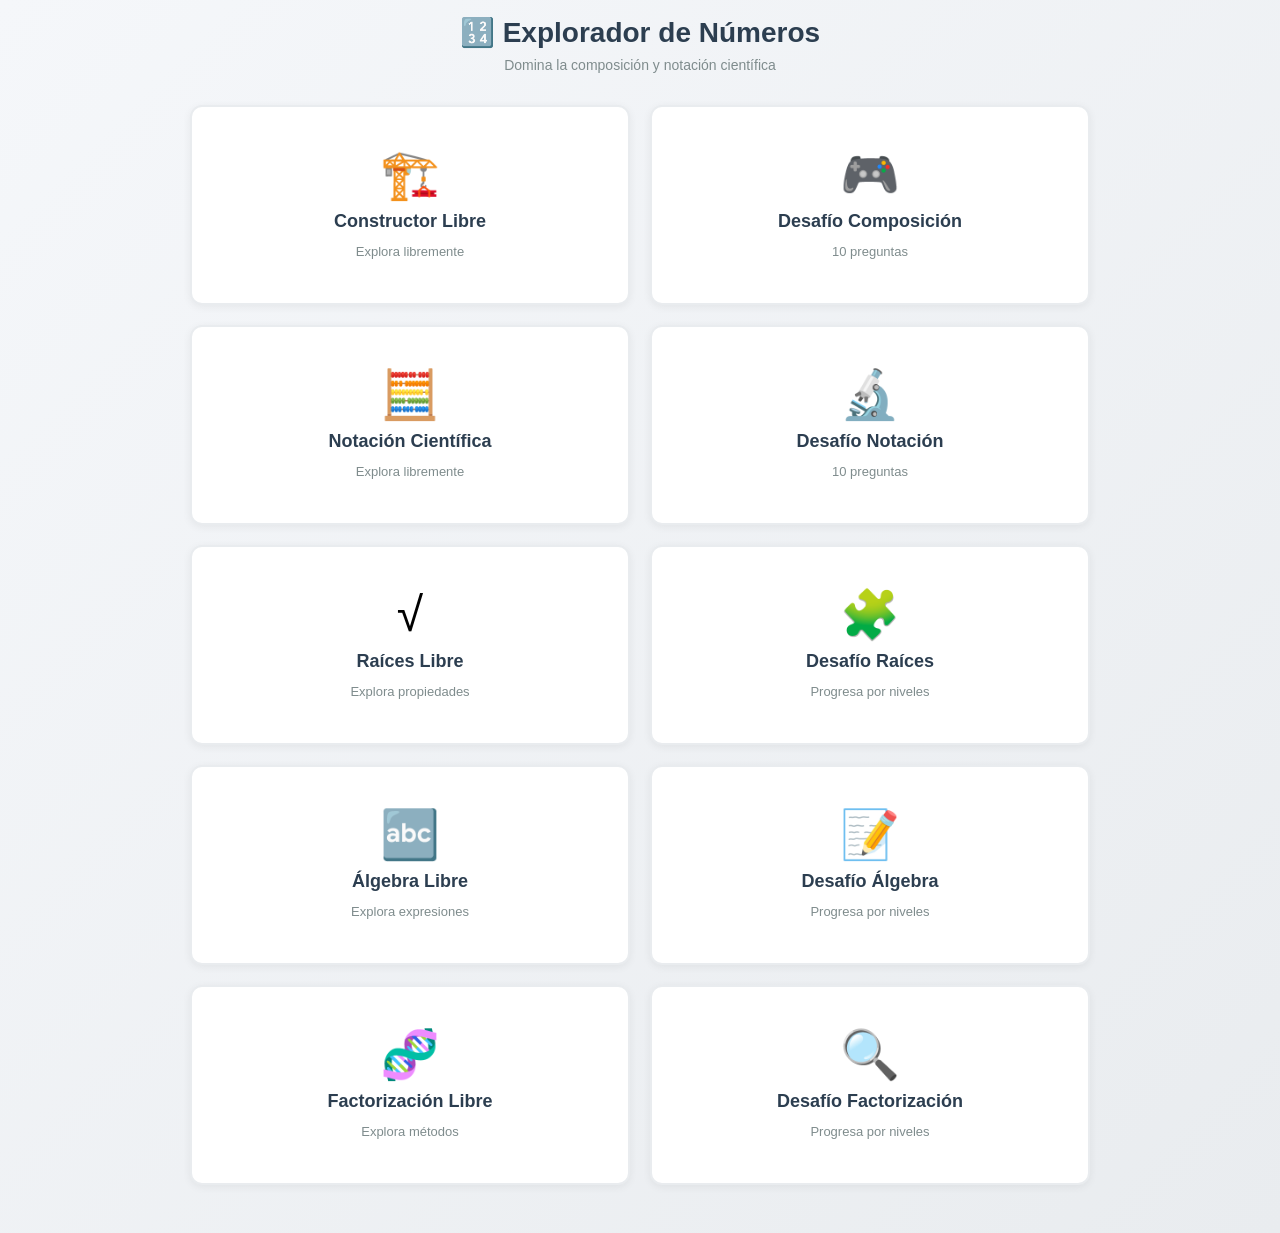
==== commit 39638948: "Add algebra and factorization modules with PDF templates" ====
--- a/index.html
+++ b/index.html
@@ -4,7 +4,7 @@
     <meta charset="UTF-8">
     <meta name="viewport" content="width=device-width, initial-scale=1.0">
     <title>Constructor de Números - Aprender a Componer</title>
-    <link rel="stylesheet" href="./css/style.css">
+    <link rel="stylesheet" href="./css/style.css?v=2">
 </head>
 <body>
     <div class="container">
@@ -49,6 +49,30 @@
                 <button class="menu-card" onclick="enterMode('rootsGame')">
                     <div class="menu-icon">🧩</div>
                     <div class="menu-title">Desafío Raíces</div>
+                    <div class="menu-description">Progresa por niveles</div>
+                </button>
+
+                <button class="menu-card" onclick="enterMode('algebraFree')">
+                    <div class="menu-icon">🔤</div>
+                    <div class="menu-title">Álgebra Libre</div>
+                    <div class="menu-description">Explora expresiones</div>
+                </button>
+
+                <button class="menu-card" onclick="enterMode('algebraGame')">
+                    <div class="menu-icon">📝</div>
+                    <div class="menu-title">Desafío Álgebra</div>
+                    <div class="menu-description">Progresa por niveles</div>
+                </button>
+
+                <button class="menu-card" onclick="enterMode('factorizationFree')">
+                    <div class="menu-icon">🧬</div>
+                    <div class="menu-title">Factorización Libre</div>
+                    <div class="menu-description">Explora métodos</div>
+                </button>
+
+                <button class="menu-card" onclick="enterMode('factorizationGame')">
+                    <div class="menu-icon">🔍</div>
+                    <div class="menu-title">Desafío Factorización</div>
                     <div class="menu-description">Progresa por niveles</div>
                 </button>
             </div>
@@ -144,6 +168,9 @@
                     </div>
                 </div>
 
+                <div class="question-help-row">
+                    <button class="help-icon" title="Ver ayuda del ejercicio" aria-label="Ver ayuda del ejercicio de composición" onclick="ChallengeUI.showChallengeHelp('game', getCompositionHelpContext())">💡</button>
+                </div>
                 <div class="game-question-box">
                     <div class="game-prompt">Compón este número:</div>
                     <div class="game-number" id="gameNumber">0</div>
@@ -265,6 +292,9 @@
                     </div>
                 </div>
 
+                <div class="question-help-row">
+                    <button class="help-icon" title="Ver ayuda del ejercicio" aria-label="Ver ayuda del ejercicio de notación científica" onclick="ChallengeUI.showChallengeHelp('notation', getNotationHelpContext())">💡</button>
+                </div>
                 <div class="game-question-box">
                     <div class="game-prompt" id="notationPrompt"></div>
                     <div class="game-number" id="notationNumber">0</div>
@@ -298,12 +328,83 @@
             <div class="section">
                 <div class="section-title">√ Explorador de raíces</div>
                 <div class="notation-input-section">
-                    <div class="input-group">
-                        <label for="rootIndexInput">Índice de la raíz:</label>
-                        <input type="number" id="rootIndexInput" class="notation-input" min="2" value="2">
-                        <label for="rootRadicandInput">Radicando:</label>
-                        <input type="number" id="rootRadicandInput" class="notation-input" value="25">
-                        <button class="btn-primary" onclick="processRootFree()">Calcular raíz</button>
+                    <div class="root-operation-picker">
+                        <label for="rootOperationSelect">¿Qué quieres explorar?</label>
+                        <select id="rootOperationSelect" class="notation-input" onchange="updateRootExplorerFields()">
+                            <optgroup label="Operaciones básicas">
+                                <option value="calculate">Calcular una raíz</option>
+                                <option value="simplify">Simplificar un radical</option>
+                                <option value="combine">Multiplicar raíces</option>
+                                <option value="quotient">Dividir raíces</option>
+                            </optgroup>
+                            <optgroup label="Propiedades">
+                                <option value="nested">Raíz de una raíz</option>
+                                <option value="power">Raíz de una potencia</option>
+                                <option value="amplification">Amplificar un radical</option>
+                            </optgroup>
+                            <optgroup label="Radicales semejantes">
+                                <option value="like">Sumar radicales semejantes</option>
+                                <option value="subtract">Restar radicales semejantes</option>
+                            </optgroup>
+                            <optgroup label="Fracciones">
+                                <option value="rationalize">Racionalizar una fracción</option>
+                                <option value="conjugate">Racionalizar con conjugado</option>
+                            </optgroup>
+                            <optgroup label="Aplicaciones">
+                                <option value="applied">Problema aplicado</option>
+                                <option value="equation">Ecuación irracional</option>
+                            </optgroup>
+                        </select>
+                    </div>
+                    <input type="hidden" id="rootRepresentationSelect" value="concrete">
+                    <div class="root-explorer-fields" data-root-fields="calculate">
+                        <label for="rootIndexInput">Índice:</label><input type="number" id="rootIndexInput" class="notation-input" min="2" value="2">
+                        <label for="rootRadicandInput">Radicando:</label><input type="number" id="rootRadicandInput" class="notation-input" value="25">
+                    </div>
+                    <div class="root-explorer-fields" data-root-fields="simplify" hidden>
+                        <label for="rootFirstInput">Radicando:</label><input type="number" id="rootFirstInput" class="notation-input" min="1" value="72">
+                    </div>
+                    <div class="root-explorer-fields" data-root-fields="combine" hidden>
+                        <label for="rootCombineFirstInput">Primer radicando:</label><input type="number" id="rootCombineFirstInput" class="notation-input" min="1" value="2">
+                        <label for="rootCombineSecondInput">Segundo radicando:</label><input type="number" id="rootCombineSecondInput" class="notation-input" min="1" value="8">
+                    </div>
+                    <div class="root-explorer-fields" data-root-fields="like" hidden>
+                        <label for="rootLikeFirstInput">Primer coeficiente:</label><input type="number" id="rootLikeFirstInput" class="notation-input" min="0" value="2">
+                        <label for="rootLikeSecondInput">Segundo coeficiente:</label><input type="number" id="rootLikeSecondInput" class="notation-input" min="0" value="5">
+                        <label for="rootLikeRadicandInput">Radicando:</label><input type="number" id="rootLikeRadicandInput" class="notation-input" min="1" value="3">
+                    </div>
+                    <div class="root-explorer-fields" data-root-fields="rationalize" hidden>
+                        <label for="rootRationalizeInput">Radicando del denominador:</label><input type="number" id="rootRationalizeInput" class="notation-input" min="2" value="3">
+                    </div>
+                    <div class="root-explorer-fields" data-root-fields="quotient" hidden>
+                        <label for="rootQuotientFirstInput">Primer radicando:</label><input type="number" id="rootQuotientFirstInput" class="notation-input" min="1" value="12">
+                        <label for="rootQuotientSecondInput">Segundo radicando:</label><input type="number" id="rootQuotientSecondInput" class="notation-input" min="1" value="3">
+                    </div>
+                    <div class="root-explorer-fields" data-root-fields="nested" hidden>
+                        <label for="rootNestedInput">Radicando:</label><input type="number" id="rootNestedInput" class="notation-input" min="1" value="64">
+                    </div>
+                    <div class="root-explorer-fields" data-root-fields="power" hidden>
+                        <label for="rootPowerInput">Base:</label><input type="number" id="rootPowerInput" class="notation-input" min="1" value="6">
+                    </div>
+                    <div class="root-explorer-fields" data-root-fields="amplification" hidden>
+                        <label for="rootAmplificationInput">Radicando:</label><input type="number" id="rootAmplificationInput" class="notation-input" min="2" value="2">
+                    </div>
+                    <div class="root-explorer-fields" data-root-fields="subtract" hidden>
+                        <label for="rootSubtractFirstInput">Primer coeficiente:</label><input type="number" id="rootSubtractFirstInput" class="notation-input" min="0" value="7">
+                        <label for="rootSubtractSecondInput">Segundo coeficiente:</label><input type="number" id="rootSubtractSecondInput" class="notation-input" min="0" value="2">
+                        <label for="rootSubtractRadicandInput">Radicando:</label><input type="number" id="rootSubtractRadicandInput" class="notation-input" min="1" value="3">
+                    </div>
+                    <div class="root-explorer-fields" data-root-fields="conjugate" hidden>
+                        <span class="root-operation-example">1/(√2 + √3)</span>
+                    </div>
+                    <div class="root-explorer-fields" data-root-fields="applied" hidden>
+                        <label for="rootAreaInput">Área del cuadrado:</label><input type="number" id="rootAreaInput" class="notation-input" min="1" value="49">
+                    </div>
+                    <div class="root-explorer-fields" data-root-fields="equation" hidden>
+                        <label for="rootEquationInput">Valor de la raíz:</label><input type="number" id="rootEquationInput" class="notation-input" min="1" value="5">
+                    </div>
+                    <div class="root-explorer-actions">
+                        <button class="btn-primary" id="rootNextStepButton" onclick="advanceRootExplorer()">Comenzar explicación</button>
                     </div>
                 </div>
                 <div id="rootFreeResult" class="notation-result root-result">
@@ -313,10 +414,17 @@
             <div class="section">
                 <div class="section-title">Conceptos clave</div>
                 <div class="root-definition-grid">
-                    <div class="notation-step"><div class="step-label">Raíz real</div><div class="step-info">La raíz n-ésima de a es el número que elevado a n produce a.</div></div>
-                    <div class="notation-step"><div class="step-label">Existencia</div><div class="step-info">Con índice par, el radicando negativo no produce una raíz real.</div></div>
-                    <div class="notation-step"><div class="step-label">Simplificación</div><div class="step-info">Extrae factores que sean potencias perfectas.</div></div>
-                    <div class="notation-step"><div class="step-label">Racionalización</div><div class="step-info">Elimina raíces del denominador de una fracción.</div></div>
+                    <button class="root-concept-card selected" data-concept-id="real" onclick="selectRootConcept('real')"><span>√</span><strong>Raíz real</strong><small>Definición y cálculo</small></button>
+                    <button class="root-concept-card" data-concept-id="existence" onclick="selectRootConcept('existence')"><span>∃</span><strong>Existencia</strong><small>Cuándo es real</small></button>
+                    <button class="root-concept-card" data-concept-id="properties" onclick="selectRootConcept('properties')"><span>×</span><strong>Propiedades</strong><small>Producto y cociente</small></button>
+                    <button class="root-concept-card" data-concept-id="simplify" onclick="selectRootConcept('simplify')"><span>↘</span><strong>Simplificación</strong><small>Extraer factores</small></button>
+                    <button class="root-concept-card" data-concept-id="rationalize" onclick="selectRootConcept('rationalize')"><span>⅟</span><strong>Racionalización</strong><small>Eliminar raíces abajo</small></button>
+                </div>
+                <div class="root-concept-detail">
+                    <h3 id="rootConceptTitle">Raíz real</h3>
+                    <p id="rootConceptText"></p>
+                    <div class="root-concept-example" id="rootConceptExample"></div>
+                    <ol id="rootConceptSteps" class="root-concept-steps"></ol>
                 </div>
             </div>
             <div class="back-menu-btn-wrapper"><button class="back-btn" onclick="backToMenu()">← Volver al menú</button></div>
@@ -335,6 +443,7 @@
                     <div class="game-progress-panel"><div class="game-progress">Pregunta <span id="rootsQuestionNum">1</span> de 10</div><div class="progress-track"><div id="rootsProgressFill" class="progress-fill"></div></div></div>
                     <div class="game-score-panel"><div class="game-score">Puntuación: <span id="rootsScoreDisplay">0</span>/10</div><div class="game-stats"><span id="rootsComboBadge" class="stat-pill">Combo x1</span><span id="rootsStreakBadge" class="stat-pill">Racha 0</span><span id="rootsLevelBadge" class="stat-pill level-pill">Nivel 1</span></div></div>
                 </div>
+                <div class="question-help-row"><button class="help-icon" title="Ver ayuda del ejercicio" aria-label="Ver ayuda del ejercicio de raíces" onclick="ChallengeUI.showChallengeHelp('roots', getRootsHelpContext())">💡</button></div>
                 <div class="game-question-box"><div class="game-prompt" id="rootsPrompt"></div></div>
                 <div class="composition-options" id="rootsOptions"></div>
                 <div class="game-actions"><button class="game-btn cancel-btn" onclick="cancelRootsGame()">Cancelar juego</button><button class="game-btn submit-btn" onclick="checkRootsAnswer()">Verificar respuesta</button></div>
@@ -342,6 +451,152 @@
             <div id="rootsGameEnd" class="game-panel" style="display:none;">
                 <div class="game-title">¡Desafío terminado!</div><div class="final-score"><div class="score-big" id="rootsFinalScore">0</div><div class="score-text">de 10 preguntas correctas</div></div><div id="rootsFinalMessage" class="final-message"></div>
                 <div class="game-actions"><button class="game-btn" onclick="backToMenu()">← Volver al menú</button><button class="game-btn" onclick="startRootsGame()">Jugar de nuevo</button></div>
+            </div>
+        </div>
+
+        <!-- MODO ÁLGEBRA: Exploración libre -->
+        <div id="algebraFreeMode" class="mode-content">
+            <div class="section">
+                <div class="section-title">🔤 Taller de álgebra</div>
+                <div class="notation-input-section">
+                    <div class="root-operation-picker">
+                        <label for="algebraOperationSelect">¿Qué quieres explorar?</label>
+                        <select id="algebraOperationSelect" class="notation-input" onchange="updateAlgebraExplorerFields()">
+                            <optgroup label="Fundamentos">
+                                <option value="translate">Traducir del español al álgebra</option>
+                                <option value="evaluate">Valorizar una expresión</option>
+                            </optgroup>
+                            <optgroup label="Operaciones">
+                                <option value="simplify">Reducir términos semejantes</option>
+                            </optgroup>
+                        </select>
+                    </div>
+                    <div class="root-explorer-fields" data-algebra-fields="translate">
+                        <span class="root-operation-example">«El doble de un número»</span>
+                    </div>
+                    <div class="root-explorer-fields" data-algebra-fields="evaluate" hidden>
+                        <label for="algebraEvaluateExpressionInput">Expresión:</label><input type="text" id="algebraEvaluateExpressionInput" class="notation-input" value="3x + 5">
+                        <label for="algebraEvaluateValueInput">Valor de x:</label><input type="number" id="algebraEvaluateValueInput" class="notation-input" value="2">
+                    </div>
+                    <div class="root-explorer-fields" data-algebra-fields="simplify" hidden>
+                        <label for="algebraSimplifyAInput">Primer coeficiente:</label><input type="number" id="algebraSimplifyAInput" class="notation-input" value="5">
+                        <label for="algebraSimplifyBInput">Segundo coeficiente:</label><input type="number" id="algebraSimplifyBInput" class="notation-input" value="3">
+                    </div>
+                    <div class="root-explorer-actions">
+                        <button class="btn-primary" id="algebraNextStepButton" onclick="advanceAlgebraExplorer()">Comenzar explicación</button>
+                    </div>
+                </div>
+                <div id="algebraFreeResult" class="notation-result root-result">
+                    Elige una operación para comenzar.
+                </div>
+            </div>
+            <div class="section">
+                <div class="section-title">Conceptos clave</div>
+                <div class="root-definition-grid" id="algebraConceptGrid"></div>
+                <div class="root-concept-detail">
+                    <h3 id="algebraConceptTitle">Lenguaje algebraico</h3>
+                    <p id="algebraConceptText"></p>
+                    <div class="root-concept-example" id="algebraConceptExample"></div>
+                    <ol id="algebraConceptSteps" class="root-concept-steps"></ol>
+                </div>
+            </div>
+            <div class="back-menu-btn-wrapper"><button class="back-btn" onclick="backToMenu()">← Volver al menú</button></div>
+        </div>
+
+        <!-- MODO ÁLGEBRA: Desafío -->
+        <div id="algebraGameMode" class="mode-content">
+            <div id="algebraGameStart" class="game-panel">
+                <div class="game-title">🔤 Desafío de álgebra</div>
+                <p class="game-subtitle">Practica traducción, valorización y reducción de términos.</p>
+                <div class="game-info"><p>📋 <strong>10 preguntas</strong></p><p>📈 El nivel sube con tu progreso</p><p>🧠 Cada respuesta incluye una explicación</p></div>
+                <button class="game-start-btn" onclick="startAlgebraGame()">¡Empezar el desafío!</button>
+            </div>
+            <div id="algebraGamePlay" class="game-panel" style="display:none;">
+                <div class="game-header">
+                    <div class="game-progress-panel"><div class="game-progress">Pregunta <span id="algebraQuestionNum">1</span> de 10</div><div class="progress-track"><div id="algebraProgressFill" class="progress-fill"></div></div></div>
+                    <div class="game-score-panel"><div class="game-score">Puntuación: <span id="algebraScoreDisplay">0</span>/10</div><div class="game-stats"><span id="algebraComboBadge" class="stat-pill">Combo x1</span><span id="algebraStreakBadge" class="stat-pill">Racha 0</span><span id="algebraLevelBadge" class="stat-pill level-pill">Nivel 1</span></div></div>
+                </div>
+                <div class="question-help-row"><button class="help-icon" title="Ver ayuda del ejercicio" aria-label="Ver ayuda del ejercicio de álgebra" onclick="ChallengeUI.showChallengeHelp('algebra', getAlgebraHelpContext())">💡</button></div>
+                <div class="game-question-box"><div class="game-prompt" id="algebraPrompt"></div></div>
+                <div class="composition-options" id="algebraOptions"></div>
+                <div class="game-actions"><button class="game-btn cancel-btn" onclick="cancelAlgebraGame()">Cancelar juego</button><button class="game-btn submit-btn" onclick="checkAlgebraAnswer()">Verificar respuesta</button></div>
+            </div>
+            <div id="algebraGameEnd" class="game-panel" style="display:none;">
+                <div class="game-title">¡Desafío terminado!</div><div class="final-score"><div class="score-big" id="algebraFinalScore">0</div><div class="score-text">de 10 preguntas correctas</div></div><div id="algebraFinalMessage" class="final-message"></div>
+                <div class="game-actions"><button class="game-btn" onclick="backToMenu()">← Volver al menú</button><button class="game-btn" onclick="startAlgebraGame()">Jugar de nuevo</button></div>
+            </div>
+        </div>
+
+        <!-- MODO FACTORIZACIÓN: Exploración libre -->
+        <div id="factorizationFreeMode" class="mode-content">
+            <div class="section">
+                <div class="section-title">🧬 Taller de factorización</div>
+                <div class="notation-input-section">
+                    <div class="root-operation-picker">
+                        <label for="factorizationOperationSelect">¿Qué quieres explorar?</label>
+                        <select id="factorizationOperationSelect" class="notation-input" onchange="updateFactorizationExplorerFields()">
+                            <optgroup label="Métodos básicos">
+                                <option value="commonFactor">Extraer factor común</option>
+                            </optgroup>
+                            <optgroup label="Trinomios">
+                                <option value="perfectTrinomial">Trinomio cuadrado perfecto</option>
+                                <option value="trialError">Ensayo y error</option>
+                            </optgroup>
+                        </select>
+                    </div>
+                    <div class="root-explorer-fields" data-factorization-fields="commonFactor">
+                        <label for="factorizationCommonAInput">Primer coeficiente:</label><input type="number" id="factorizationCommonAInput" class="notation-input" min="1" value="6">
+                        <label for="factorizationCommonBInput">Segundo coeficiente:</label><input type="number" id="factorizationCommonBInput" class="notation-input" min="1" value="6">
+                    </div>
+                    <div class="root-explorer-fields" data-factorization-fields="perfectTrinomial" hidden>
+                        <label for="factorizationPerfectRootInput">Raíz del binomio:</label><input type="number" id="factorizationPerfectRootInput" class="notation-input" min="2" value="2">
+                    </div>
+                    <div class="root-explorer-fields" data-factorization-fields="trialError" hidden>
+                        <label for="factorizationTrialNInput">Primer número:</label><input type="number" id="factorizationTrialNInput" class="notation-input" min="1" value="2">
+                        <label for="factorizationTrialMInput">Segundo número:</label><input type="number" id="factorizationTrialMInput" class="notation-input" min="1" value="3">
+                    </div>
+                    <div class="root-explorer-actions">
+                        <button class="btn-primary" id="factorizationNextStepButton" onclick="advanceFactorizationExplorer()">Comenzar explicación</button>
+                    </div>
+                </div>
+                <div id="factorizationFreeResult" class="notation-result root-result">
+                    Elige una operación para comenzar.
+                </div>
+            </div>
+            <div class="section">
+                <div class="section-title">Conceptos clave</div>
+                <div class="root-definition-grid" id="factorizationConceptGrid"></div>
+                <div class="root-concept-detail">
+                    <h3 id="factorizationConceptTitle">Factor común</h3>
+                    <p id="factorizationConceptText"></p>
+                    <div class="root-concept-example" id="factorizationConceptExample"></div>
+                    <ol id="factorizationConceptSteps" class="root-concept-steps"></ol>
+                </div>
+            </div>
+            <div class="back-menu-btn-wrapper"><button class="back-btn" onclick="backToMenu()">← Volver al menú</button></div>
+        </div>
+
+        <!-- MODO FACTORIZACIÓN: Desafío -->
+        <div id="factorizationGameMode" class="mode-content">
+            <div id="factorizationGameStart" class="game-panel">
+                <div class="game-title">🧬 Desafío de factorización</div>
+                <p class="game-subtitle">Practica factor común, agrupación y trinomios.</p>
+                <div class="game-info"><p>📋 <strong>10 preguntas</strong></p><p>📈 El nivel sube con tu progreso</p><p>🧠 Cada respuesta incluye una explicación</p></div>
+                <button class="game-start-btn" onclick="startFactorizationGame()">¡Empezar el desafío!</button>
+            </div>
+            <div id="factorizationGamePlay" class="game-panel" style="display:none;">
+                <div class="game-header">
+                    <div class="game-progress-panel"><div class="game-progress">Pregunta <span id="factorizationQuestionNum">1</span> de 10</div><div class="progress-track"><div id="factorizationProgressFill" class="progress-fill"></div></div></div>
+                    <div class="game-score-panel"><div class="game-score">Puntuación: <span id="factorizationScoreDisplay">0</span>/10</div><div class="game-stats"><span id="factorizationComboBadge" class="stat-pill">Combo x1</span><span id="factorizationStreakBadge" class="stat-pill">Racha 0</span><span id="factorizationLevelBadge" class="stat-pill level-pill">Nivel 1</span></div></div>
+                </div>
+                <div class="question-help-row"><button class="help-icon" title="Ver ayuda del ejercicio" aria-label="Ver ayuda del ejercicio de factorización" onclick="ChallengeUI.showChallengeHelp('factorization', getFactorizationHelpContext())">💡</button></div>
+                <div class="game-question-box"><div class="game-prompt" id="factorizationPrompt"></div></div>
+                <div class="composition-options" id="factorizationOptions"></div>
+                <div class="game-actions"><button class="game-btn cancel-btn" onclick="cancelFactorizationGame()">Cancelar juego</button><button class="game-btn submit-btn" onclick="checkFactorizationAnswer()">Verificar respuesta</button></div>
+            </div>
+            <div id="factorizationGameEnd" class="game-panel" style="display:none;">
+                <div class="game-title">¡Desafío terminado!</div><div class="final-score"><div class="score-big" id="factorizationFinalScore">0</div><div class="score-text">de 10 preguntas correctas</div></div><div id="factorizationFinalMessage" class="final-message"></div>
+                <div class="game-actions"><button class="game-btn" onclick="backToMenu()">← Volver al menú</button><button class="game-btn" onclick="startFactorizationGame()">Jugar de nuevo</button></div>
             </div>
         </div>
 
@@ -379,7 +634,11 @@
     <script src="./js/notation-core.js"></script>
     <script src="./js/challenge-ui.js"></script>
     <script src="./js/roots-core.js"></script>
+    <script src="./js/algebra-core.js"></script>
+    <script src="./js/factorization-core.js"></script>
     <script src="./js/script.js"></script>
     <script src="./js/roots.js"></script>
+    <script src="./js/algebra.js"></script>
+    <script src="./js/factorization.js"></script>
 </body>
 </html>
--- a/css/style.css
+++ b/css/style.css
@@ -656,6 +656,41 @@
     text-align: center;
 }
 
+.question-help-row {
+    display: flex;
+    justify-content: flex-end;
+    margin: 0 0 0.35rem;
+}
+
+.help-icon {
+    width: 36px;
+    height: 36px;
+    display: inline-flex;
+    align-items: center;
+    justify-content: center;
+    padding: 0;
+    border: 1px solid #d8c46b;
+    border-radius: 50%;
+    background: #fff7d6;
+    color: #765b00;
+    font-size: 18px;
+    line-height: 1;
+    cursor: pointer;
+    transition: transform 0.2s ease, background 0.2s ease, box-shadow 0.2s ease;
+}
+
+.help-icon:hover,
+.help-icon:focus-visible {
+    background: #ffefad;
+    box-shadow: 0 3px 10px rgba(118, 91, 0, 0.18);
+    transform: translateY(-1px);
+}
+
+.help-icon:focus-visible {
+    outline: 3px solid rgba(102, 126, 234, 0.35);
+    outline-offset: 2px;
+}
+
 .game-prompt {
     font-size: 16px;
     font-weight: 600;
@@ -1186,6 +1221,101 @@
     line-height: 1.6;
 }
 
+.root-operation-picker,
+.root-representation-picker,
+.root-explorer-fields {
+    display: flex;
+    align-items: flex-end;
+    gap: 10px;
+    flex-wrap: wrap;
+    margin-bottom: 1rem;
+}
+
+.root-representation-picker label {
+    color: #2c3e50;
+    font-size: 14px;
+    font-weight: 600;
+}
+
+.root-explorer-actions {
+    display: flex;
+    gap: 10px;
+    flex-wrap: wrap;
+}
+
+.root-representation-picker select {
+    flex: 1 1 230px;
+    min-width: 180px;
+}
+
+.root-model {
+    margin-top: 1rem;
+    padding: 1rem;
+    border: 2px solid #dfe5ff;
+    border-radius: 10px;
+    background: #fff;
+    color: #2c3e50;
+}
+
+.root-model-title {
+    display: block;
+    margin-bottom: 0.6rem;
+    color: #667eea;
+    font-weight: 700;
+}
+
+.root-square-model {
+    display: grid;
+    grid-template-columns: repeat(5, 24px);
+    gap: 3px;
+    width: max-content;
+    margin: 0.8rem auto;
+}
+
+.root-square-model span {
+    width: 24px;
+    height: 24px;
+    border: 1px solid #667eea;
+    border-radius: 3px;
+    background: #e9edff;
+}
+
+.root-groups {
+    display: flex;
+    flex-wrap: wrap;
+    gap: 0.45rem;
+    margin-top: 0.75rem;
+}
+
+.root-groups span {
+    padding: 0.4rem 0.65rem;
+    border-radius: 6px;
+    background: #fff1c2;
+    font-weight: 700;
+}
+
+.root-explorer-fields[hidden] {
+    display: none;
+}
+
+.root-operation-picker label,
+.root-explorer-fields label {
+    color: #2c3e50;
+    font-size: 14px;
+    font-weight: 600;
+}
+
+.root-operation-picker select,
+.root-explorer-fields input {
+    flex: 1 1 130px;
+    min-width: 120px;
+}
+
+.root-result-steps {
+    margin-top: 1rem;
+    margin-bottom: 0;
+}
+
 .root-result strong {
     color: #2c3e50;
     font-size: 1.15rem;
@@ -1205,6 +1335,85 @@
     display: grid;
     grid-template-columns: repeat(2, minmax(0, 1fr));
     gap: 14px;
+}
+
+.root-concept-card {
+    border: 2px solid #e9ecef;
+    background: #fff;
+    border-radius: 10px;
+    padding: 1rem;
+    display: flex;
+    flex-direction: column;
+    align-items: flex-start;
+    gap: 0.3rem;
+    text-align: left;
+    cursor: pointer;
+    color: #2c3e50;
+}
+
+.root-concept-card span {
+    color: #667eea;
+    font-size: 1.5rem;
+    font-weight: 700;
+}
+
+.root-concept-card small {
+    color: #7f8c8d;
+}
+
+.root-concept-card:hover,
+.root-concept-card.selected {
+    border-color: #667eea;
+    background: #f4f6ff;
+}
+
+.root-concept-card[hidden] {
+    display: none;
+}
+
+.root-concept-detail {
+    margin-top: 1.25rem;
+    padding: 1.25rem;
+    border-left: 4px solid #667eea;
+    background: #f8f9fa;
+}
+
+.root-concept-detail h3 {
+    margin: 0 0 0.5rem;
+    color: #2c3e50;
+}
+
+.root-concept-example {
+    padding: 0.85rem 1rem;
+    margin: 1rem 0;
+    background: #fff;
+    font-weight: 700;
+}
+
+.root-concept-steps {
+    display: grid;
+    gap: 0.5rem;
+    padding-left: 0;
+    list-style: none;
+    margin-bottom: 0;
+}
+
+.root-concept-steps li {
+    display: flex;
+    gap: 0.6rem;
+    align-items: center;
+}
+
+.root-concept-steps li > span:first-child {
+    display: inline-grid;
+    place-items: center;
+    width: 24px;
+    height: 24px;
+    border-radius: 50%;
+    background: #667eea;
+    color: #fff;
+    font-size: 0.8rem;
+    flex: 0 0 24px;
 }
 
 @media (max-width: 640px) {
